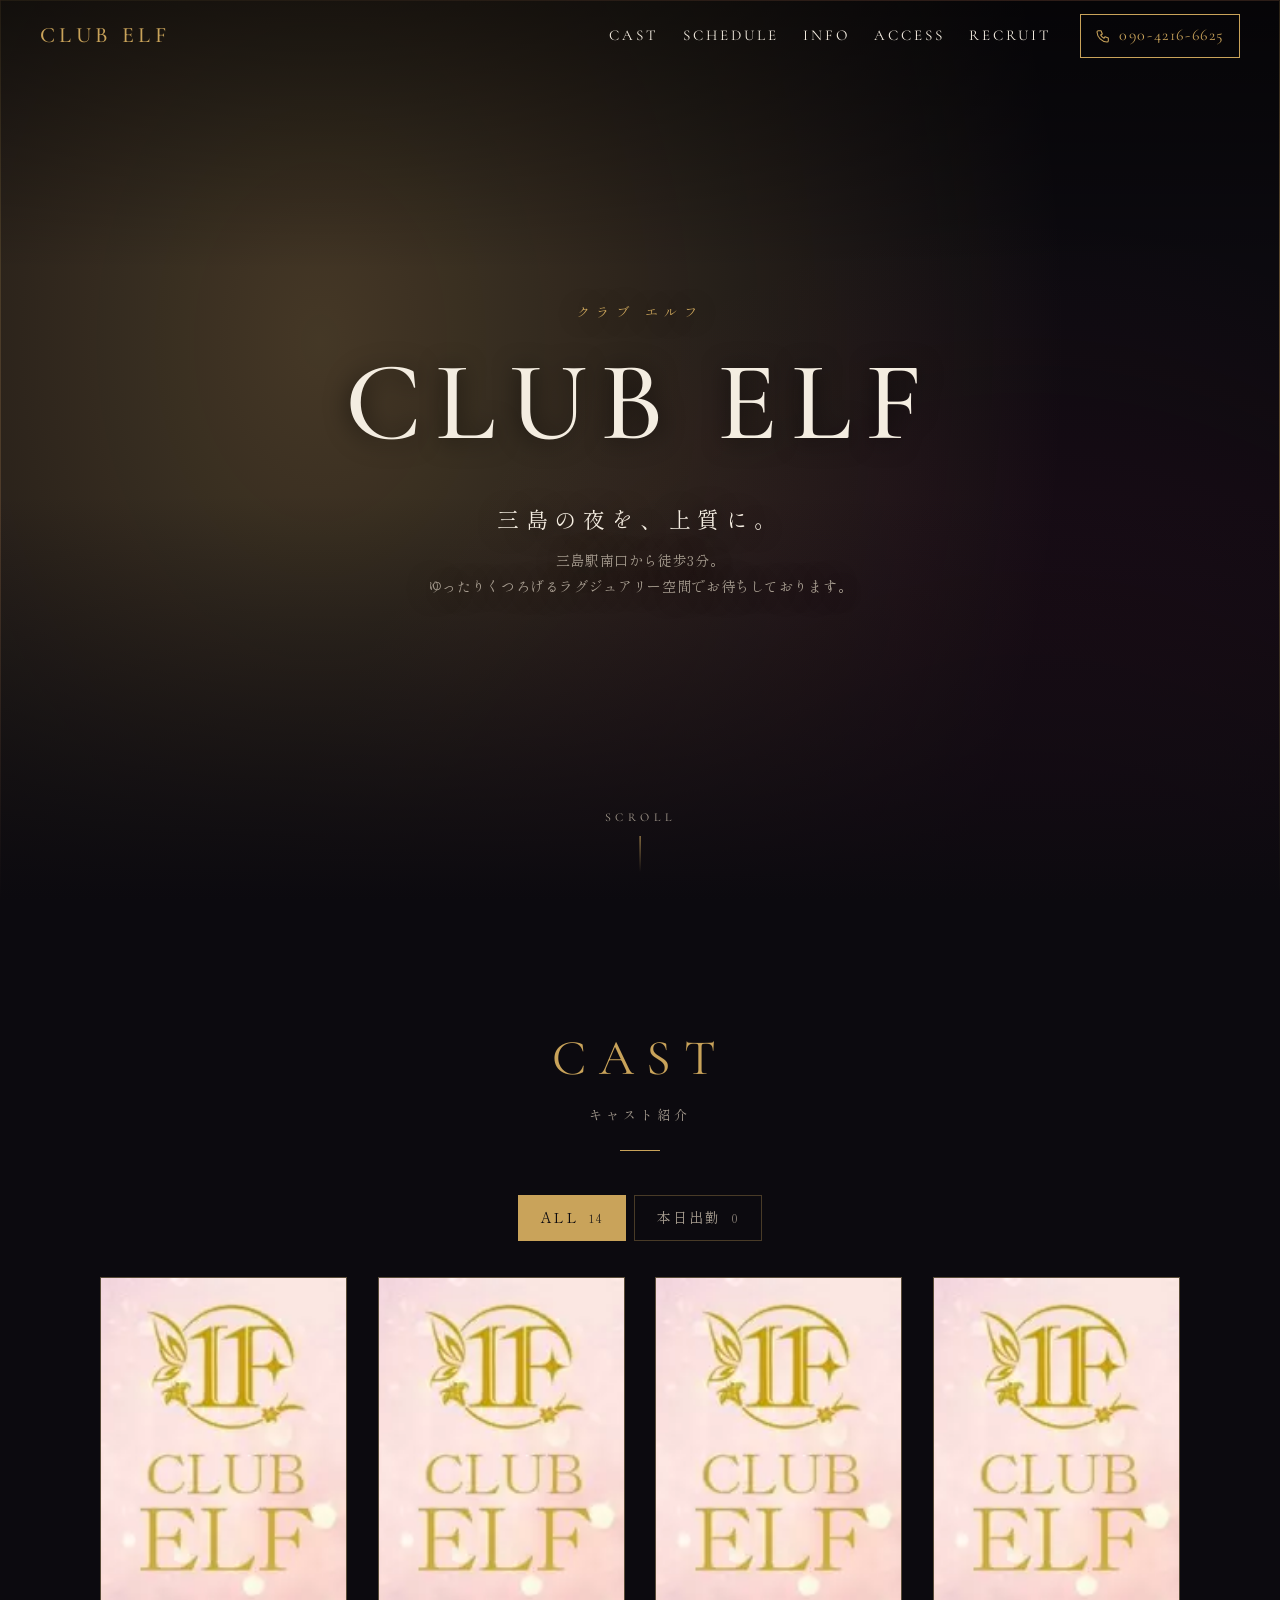
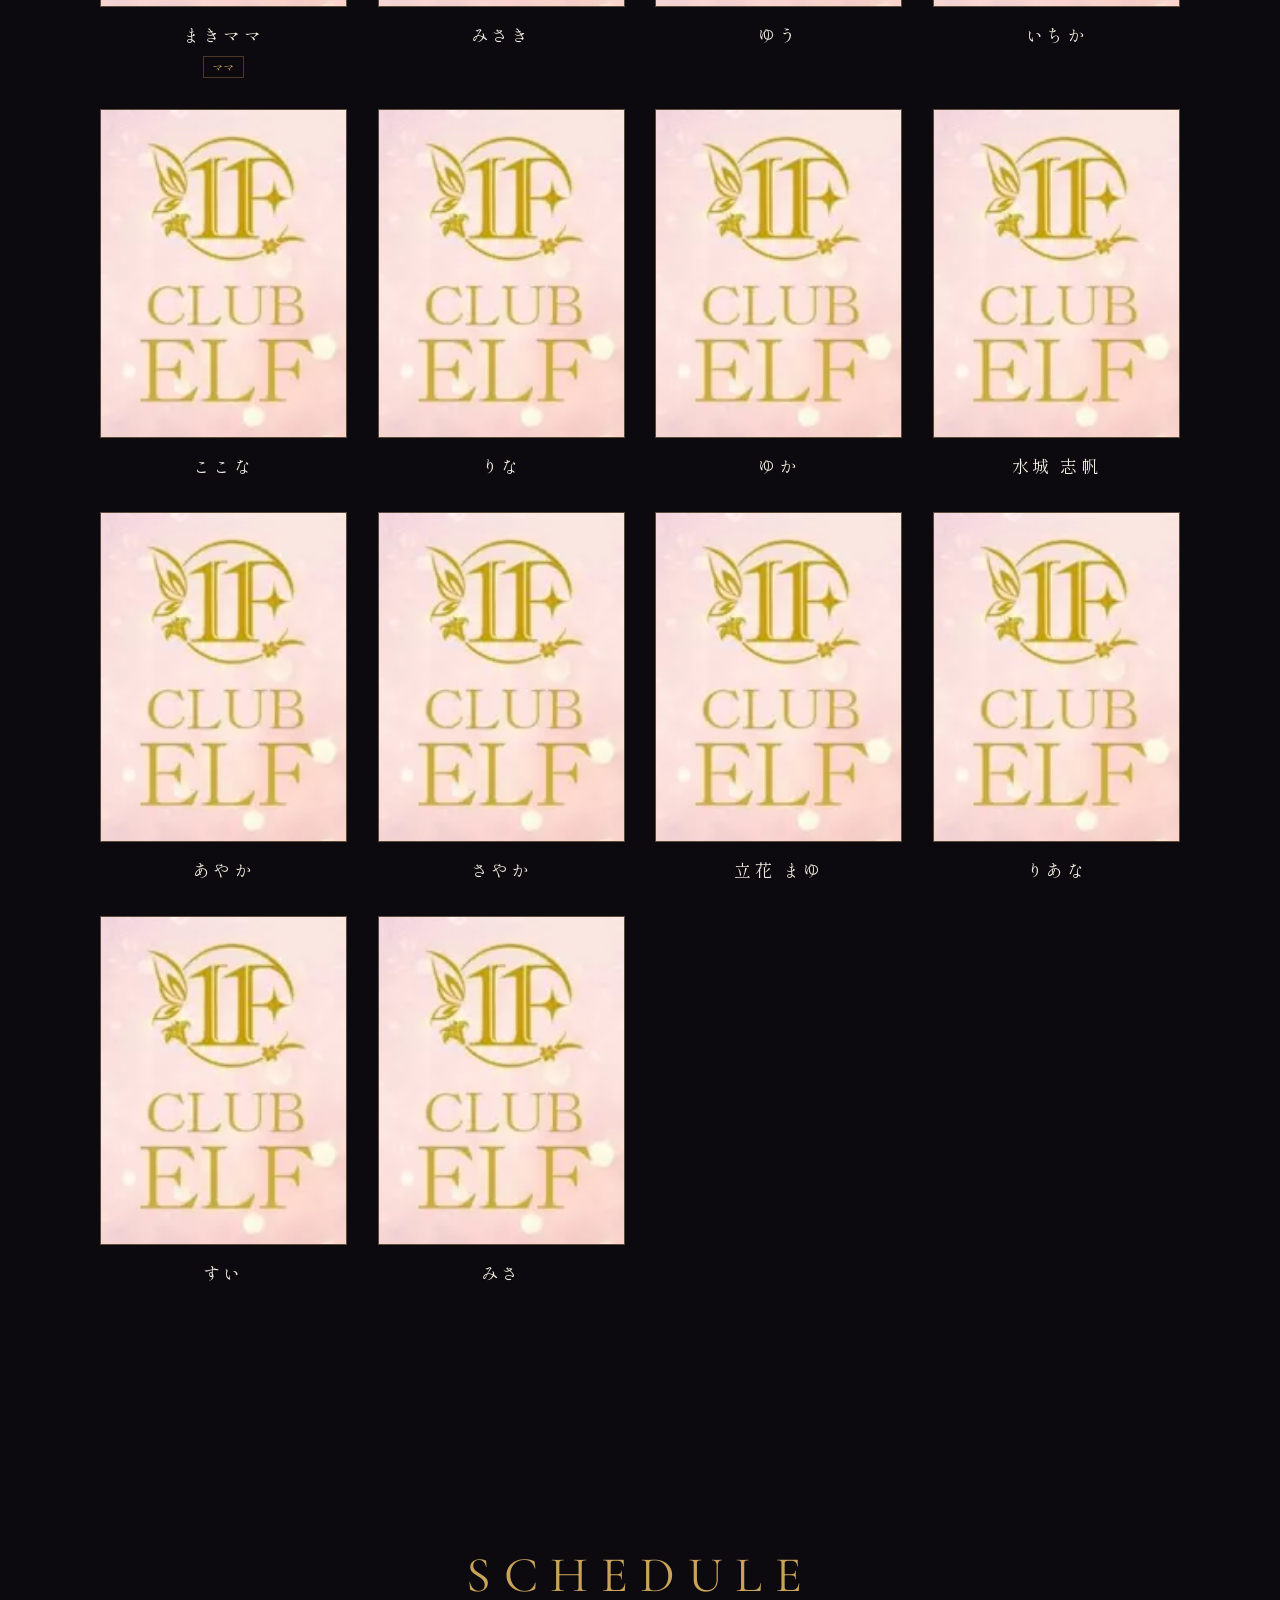
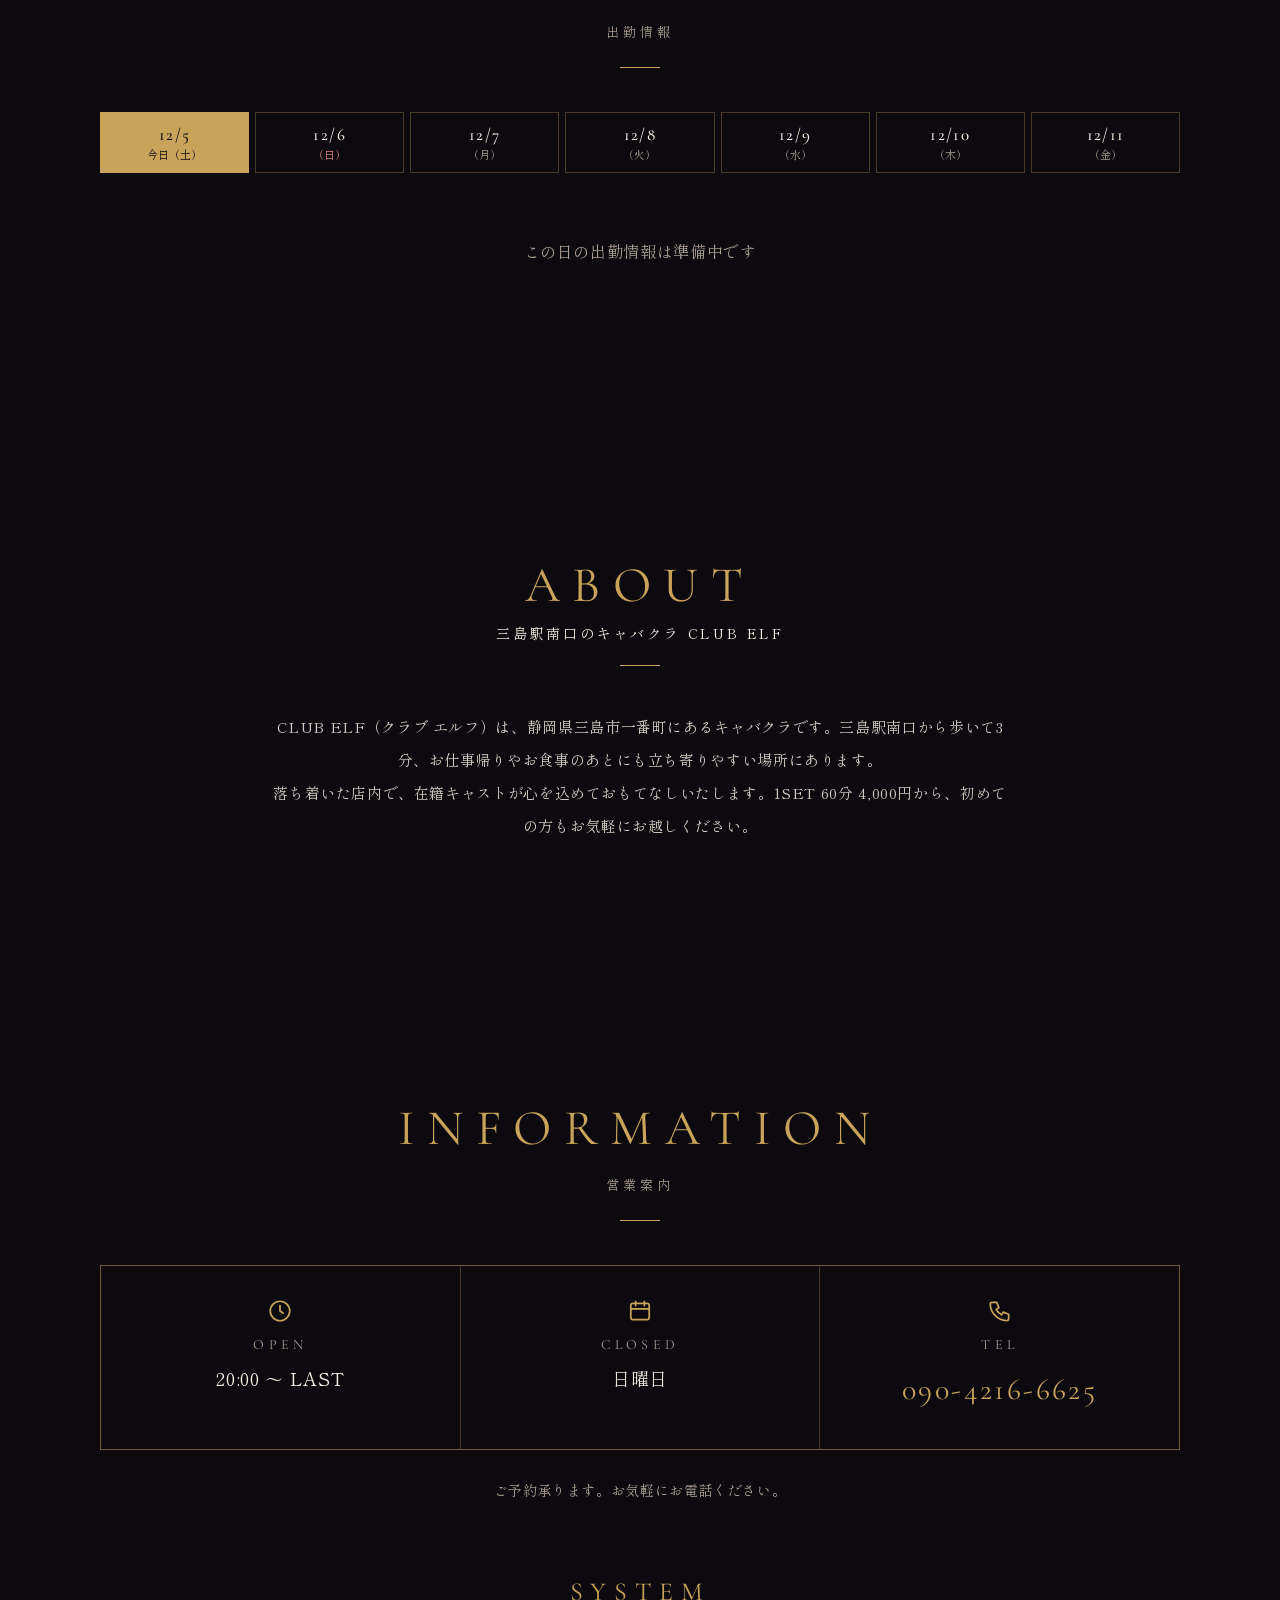
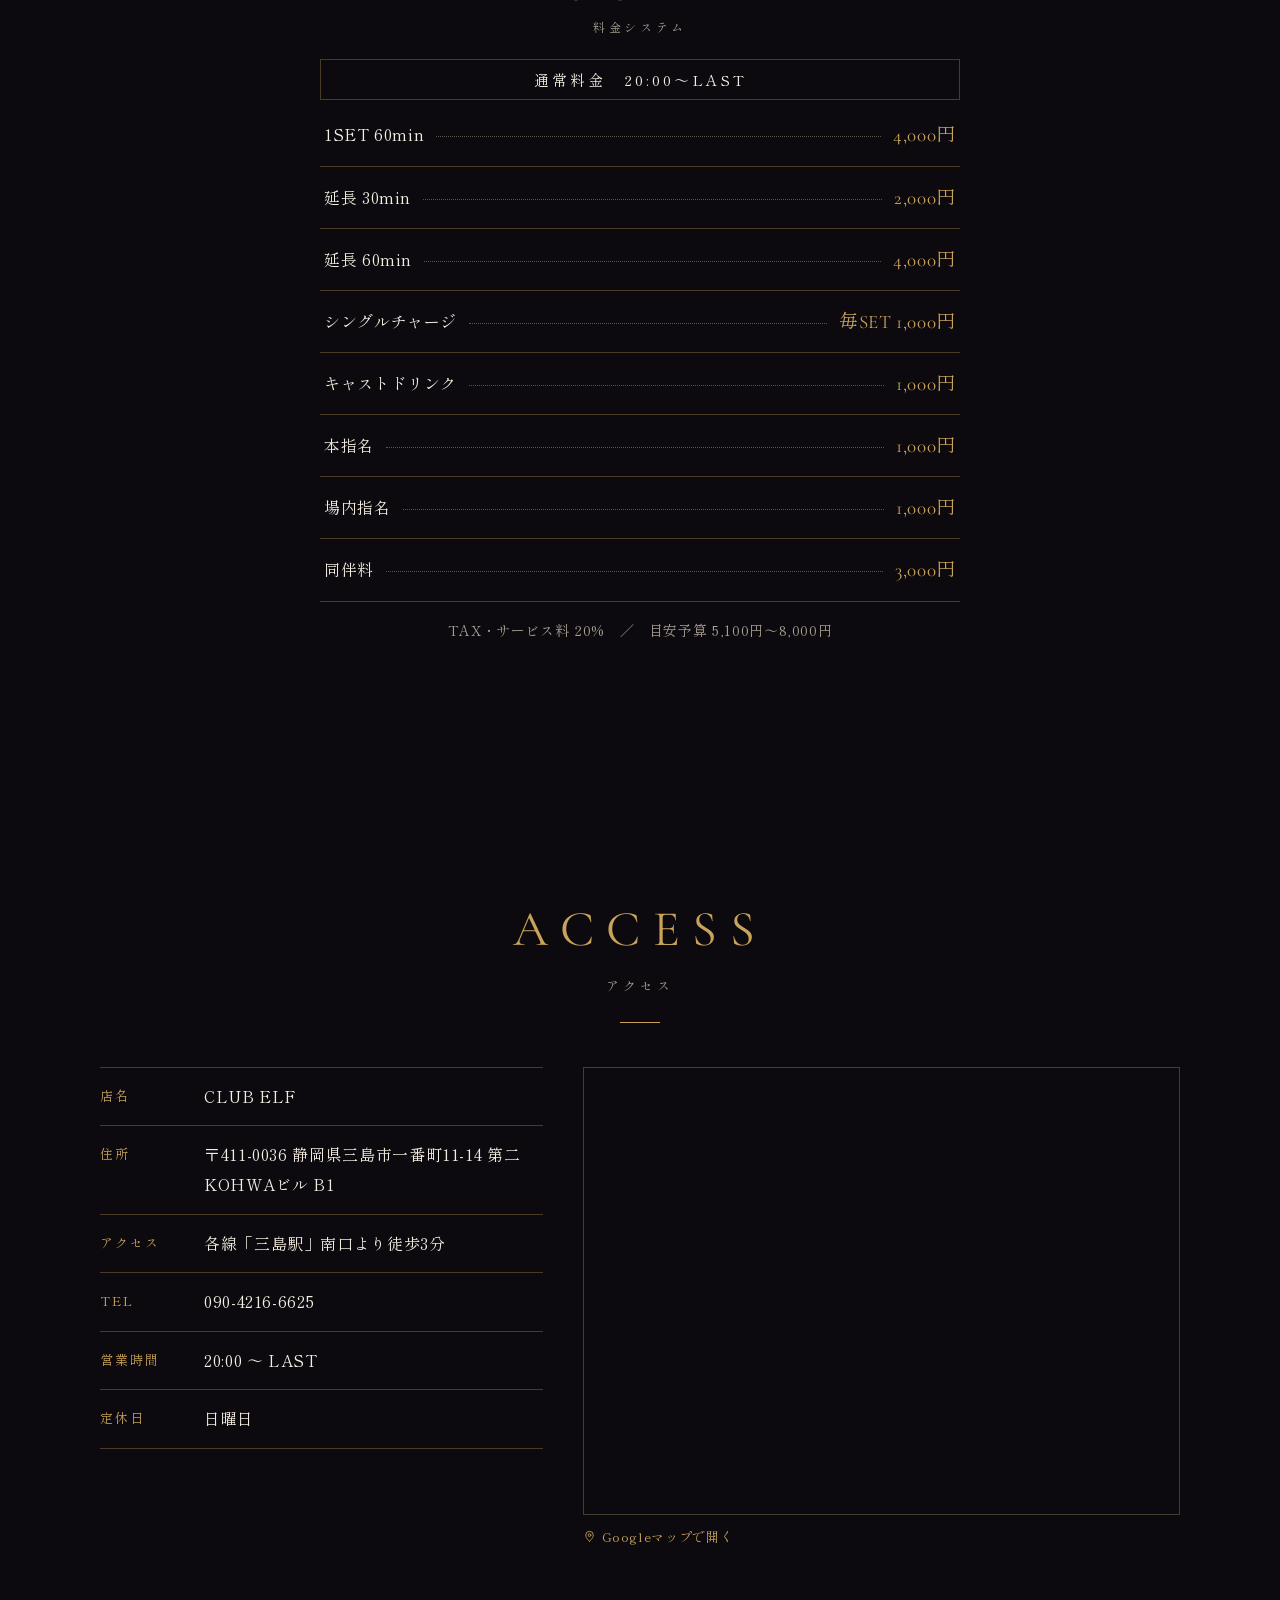
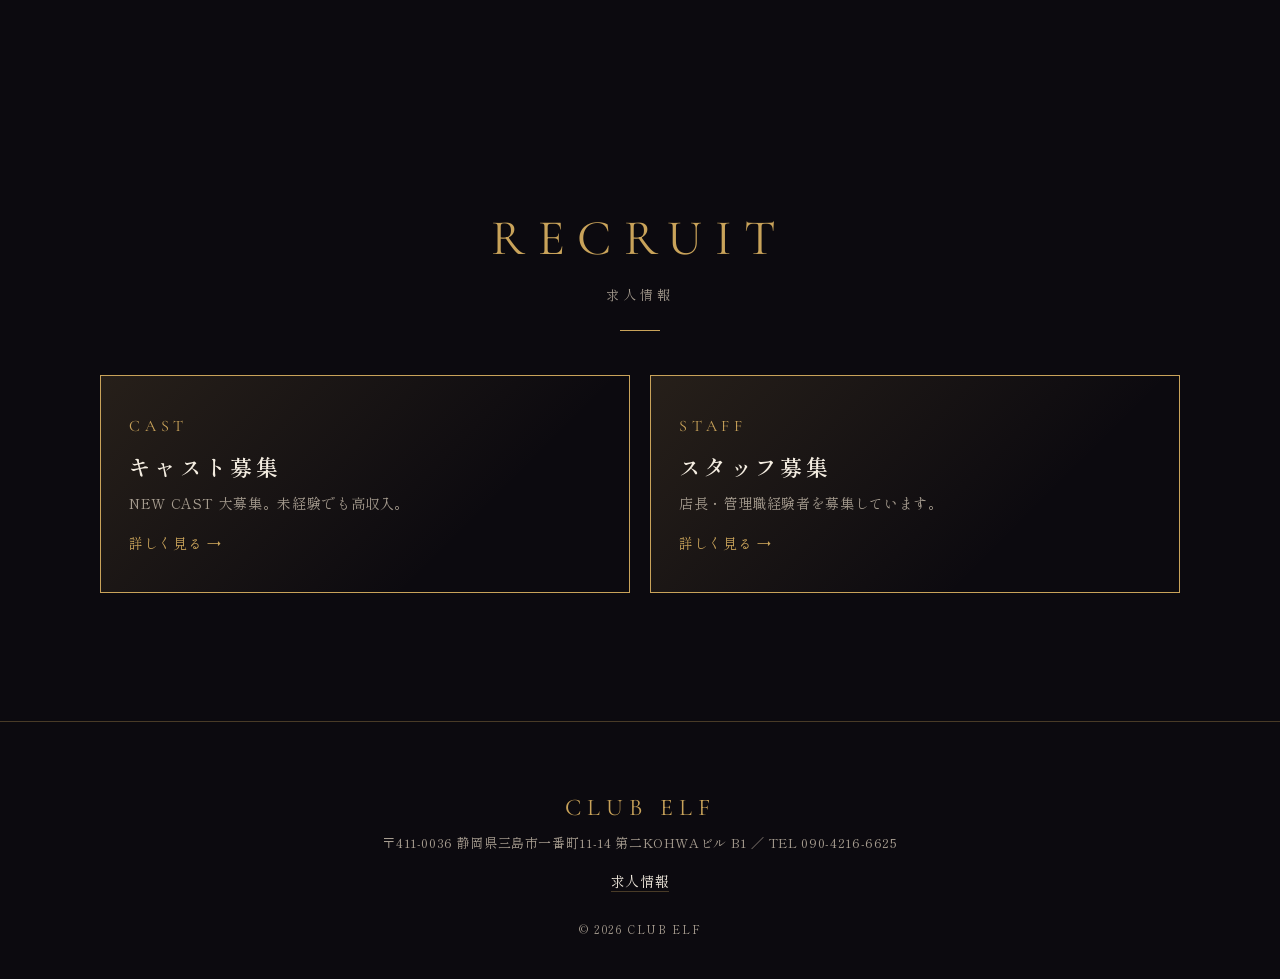
==== index.html @ b596c5b5 "Deploy static site" ====
<!doctype html>
<html lang="ja">
<head>
<meta charset="utf-8">
<meta name="viewport" content="width=device-width, initial-scale=1">
<title>CLUB ELF（クラブ エルフ）｜三島駅南口 徒歩3分のキャバクラ</title>
<meta name="description" content="静岡県三島市一番町のキャバクラ「CLUB ELF（エルフ）」公式サイト。三島駅南口から徒歩3分、20:00〜LAST営業（日曜定休）。在籍キャスト、本日の出勤情報、料金システムをご案内します。">
<meta name="keywords" content="三島 キャバクラ,三島駅 キャバクラ,三島市 一番町,静岡 キャバクラ,CLUB ELF,エルフ,三島 体入,三島 ナイトワーク 求人">
<link rel="canonical" href="https://pe1pei.github.io/club-elf-site/">
<meta property="og:type" content="website">
<meta property="og:locale" content="ja_JP">
<meta property="og:site_name" content="CLUB ELF">
<meta property="og:title" content="CLUB ELF（クラブ エルフ）｜三島駅南口 徒歩3分のキャバクラ">
<meta property="og:description" content="静岡県三島市一番町のキャバクラ「CLUB ELF（エルフ）」公式サイト。三島駅南口から徒歩3分、20:00〜LAST営業（日曜定休）。在籍キャスト、本日の出勤情報、料金システムをご案内します。">
<meta property="og:url" content="https://pe1pei.github.io/club-elf-site/">
<meta property="og:image" content="https://pe1pei.github.io/club-elf-site/no-photo.webp">
<meta name="twitter:card" content="summary">
<link rel="icon" href="no-photo.webp">
<script type="application/ld+json">{"@context":"https://schema.org","@type":"NightClub","name":"CLUB ELF","alternateName":"クラブ エルフ","description":"静岡県三島市一番町のキャバクラ「CLUB ELF（エルフ）」公式サイト。三島駅南口から徒歩3分、20:00〜LAST営業（日曜定休）。在籍キャスト、本日の出勤情報、料金システムをご案内します。","url":"https://pe1pei.github.io/club-elf-site/","image":"https://pe1pei.github.io/club-elf-site/no-photo.webp","telephone":"090-4216-6625","priceRange":"¥5,100〜¥8,000","address":{"@type":"PostalAddress","postalCode":"411-0036","addressRegion":"静岡県","addressLocality":"三島市","streetAddress":"一番町11-14 第二KOHWAビル B1","addressCountry":"JP"}}</script>
<link rel="preconnect" href="https://fonts.googleapis.com">
<link rel="preconnect" href="https://fonts.gstatic.com" crossorigin>
<link href="https://fonts.googleapis.com/css2?family=Cormorant+Garamond:wght@400;500&family=Shippori+Mincho:wght@400;600&display=swap" rel="stylesheet">
<link rel="stylesheet" href="site.css">
</head>
<body data-page="index">
<div id="app"></div>
<script src="site.js"></script>
</body>
</html>
---- site.css ----
:root {
  --accent: #c9a35a;
  --bg: #0c0a0f;
  --fg: #f4ede1;
  --muted: #a89e91;
  --card: color-mix(in srgb, var(--bg) 90%, #fff 10%);
  --line: color-mix(in srgb, var(--accent) 32%, transparent);
  --serif: "Shippori Mincho", "Hiragino Mincho ProN", "Yu Mincho", serif;
  --latin: "Cormorant Garamond", var(--serif);
  --gutter: clamp(16px, 4vw, 40px);
}
* { box-sizing: border-box; margin: 0; padding: 0; }
html { scroll-behavior: smooth; -webkit-text-size-adjust: 100%; }
body { background: var(--bg); color: var(--fg); font-family: var(--serif); line-height: 1.85; letter-spacing: .04em; overflow-x: hidden; }
img { display: block; max-width: 100%; }
a { color: inherit; text-decoration: none; }
ul { list-style: none; }
svg { width: 1em; height: 1em; flex: none; }

/* header */
.hd { position: fixed; inset: 0 0 auto; z-index: 20; display: flex; align-items: center; gap: 28px; padding: 14px var(--gutter); transition: background .3s, border-color .3s; border-bottom: 1px solid transparent; }
.hd.solid { background: color-mix(in srgb, var(--bg) 90%, transparent); backdrop-filter: blur(10px); border-color: var(--line); }
.logo { font-family: var(--latin); font-size: 22px; font-weight: 500; letter-spacing: .2em; color: var(--accent); margin-right: auto; white-space: nowrap; }
.hd nav { display: flex; gap: 24px; font-family: var(--latin); font-size: 15px; letter-spacing: .2em; }
.hd nav a { transition: color .2s; }
.hd nav a:hover { color: var(--accent); }
.hd-tel { display: flex; align-items: center; gap: 8px; border: 1px solid var(--accent); color: var(--accent); padding: 6px 14px; font-family: var(--latin); font-size: 16px; letter-spacing: .1em; }
.hd-tel svg { font-size: 16px; }
@media (max-width: 820px) {
  .hd nav { display: none; }
  .hd-tel span { display: none; }
  .hd-tel { padding: 9px; }
}

/* hero */
.hero { position: relative; height: 100svh; min-height: 540px; overflow: hidden; display: grid; place-items: center; text-align: center; }
.slides, .slide, .hero-shade { position: absolute; inset: 0; }
.slide { background: center / cover no-repeat; opacity: 0; transform: scale(1.06); transition: opacity 1.8s ease, transform 8s ease; }
.slide.on { opacity: 1; transform: scale(1); }
.slide.ph { background:
  radial-gradient(ellipse at 25% 20%, color-mix(in srgb, var(--accent) 30%, transparent), transparent 55%),
  radial-gradient(ellipse at 80% 85%, color-mix(in srgb, #8a2050 35%, transparent), transparent 60%),
  var(--bg); }
.hero-shade { background: linear-gradient(180deg, #0008, #0000 30%, #0000 55%, var(--bg)); }
.hero-text { position: relative; padding: 0 16px; text-shadow: 0 2px 24px #000a; }
.hero-kana { font-size: 13px; letter-spacing: .5em; color: var(--accent); }
.hero h1 { font-family: var(--latin); font-weight: 500; font-size: clamp(46px, 11vw, 112px); letter-spacing: .12em; line-height: 1.1; margin: .15em 0 .3em; }
.hero-catch { font-size: clamp(16px, 2.4vw, 22px); letter-spacing: .3em; }
.hero-sub { color: var(--muted); font-size: 14px; margin-top: 10px; }
.scroll-cue { position: absolute; bottom: 28px; left: 50%; translate: -50% 0; font-family: var(--latin); font-size: 12px; letter-spacing: .4em; color: var(--muted); padding-bottom: 44px; }
.scroll-cue::after { content: ""; position: absolute; left: 50%; bottom: 0; width: 1px; height: 36px; background: linear-gradient(var(--accent), transparent); animation: cue 2s infinite; }
@keyframes cue { 0% { transform: scaleY(0); transform-origin: top; } 50% { transform: scaleY(1); transform-origin: top; } 51% { transform-origin: bottom; } 100% { transform: scaleY(0); transform-origin: bottom; } }

/* sections */
.sec { padding: clamp(72px, 11vw, 128px) var(--gutter); max-width: 1160px; margin: 0 auto; }
.page-top { padding-top: 130px; min-height: 70vh; }
.sec-title { text-align: center; margin-bottom: 44px; font-weight: 400; }
.sec-title span { display: block; font-family: var(--latin); font-weight: 400; font-size: clamp(34px, 5vw, 50px); letter-spacing: .25em; color: var(--accent); line-height: 1.2; }
.sec-title small { font-size: 13px; letter-spacing: .3em; color: var(--muted); }
.sec-title::after { content: ""; display: block; width: 40px; height: 1px; background: var(--accent); margin: 18px auto 0; }
.empty { text-align: center; color: var(--muted); padding: 32px 0; }

.filter { display: flex; justify-content: center; gap: 8px; margin-bottom: 36px; flex-wrap: wrap; }
.filter button { font: inherit; font-size: 14px; background: none; color: var(--muted); border: 1px solid var(--line); padding: 9px 22px; cursor: pointer; letter-spacing: .15em; transition: .2s; }
.filter button small { font-size: 11px; opacity: .8; margin-left: 4px; }
.filter button:hover { color: var(--fg); }
.filter button.on { color: var(--bg); background: var(--accent); border-color: var(--accent); }

/* cast */
.cast-grid { display: grid; grid-template-columns: repeat(auto-fill, minmax(200px, 1fr)); gap: clamp(14px, 2.4vw, 32px); }
@media (max-width: 520px) { .cast-grid { grid-template-columns: repeat(2, 1fr); } }
/* button は中身を縦中央に寄せるので、タグの有無で高さが違うと写真位置がずれる → 上詰めにする */
.cast { all: unset; cursor: pointer; display: block; text-align: center; align-self: start; }
.ph, .modal-ph { position: relative; aspect-ratio: 3 / 4; overflow: hidden; background: var(--card); border: 1px solid var(--line); }
.ph img, .modal-ph img { width: 100%; height: 100%; object-fit: cover; transition: transform .7s ease; }
.cast:hover .ph img { transform: scale(1.05); }
.cast:focus-visible .ph { outline: 2px solid var(--accent); outline-offset: 3px; }
.initial { position: absolute; inset: 0; display: grid; place-items: center; font-size: 56px; color: color-mix(in srgb, var(--accent) 45%, transparent); }
.badge { position: absolute; top: 8px; left: 8px; background: var(--accent); color: var(--bg); font-size: 11px; padding: 2px 9px; letter-spacing: .1em; line-height: 1.7; }
.badge.static { position: static; display: inline-block; margin-bottom: 10px; }
.cast .nm { margin-top: 12px; font-size: 17px; letter-spacing: .2em; }
.cast .pf { font-size: 12px; color: var(--muted); }
.tags { display: flex; flex-wrap: wrap; justify-content: center; gap: 4px; margin-top: 6px; }
.tags.left { justify-content: flex-start; }
.tags span { font-size: 11px; border: 1px solid var(--line); color: var(--accent); padding: 0 8px; }

.modal { margin: auto; border: 1px solid var(--line); background: var(--bg); color: var(--fg); max-width: min(760px, calc(100vw - 32px)); width: 100%; padding: 0; }
.modal::backdrop { background: #000c; backdrop-filter: blur(4px); }
.modal-inner { position: relative; display: grid; grid-template-columns: 1fr 1fr; }
.modal-ph { border: 0; }
.modal-body { padding: 36px 32px; align-self: center; }
.modal-body h3 { font-size: 26px; font-weight: 400; letter-spacing: .2em; }
.modal-body .pf { color: var(--muted); font-size: 14px; }
.modal-body .comment { margin-top: 20px; padding-top: 20px; border-top: 1px solid var(--line); font-size: 15px; }
.modal-close { position: absolute; top: 8px; right: 8px; z-index: 1; width: 40px; height: 40px; border: 0; background: #0008; color: #fff; font-size: 22px; cursor: pointer; }
@media (max-width: 600px) { .modal-inner { grid-template-columns: 1fr; } .modal-ph { aspect-ratio: 4 / 5; } .modal-body { padding: 24px 20px 28px; } }

/* schedule */
.days { display: grid; grid-template-columns: repeat(7, minmax(64px, 1fr)); gap: 6px; margin-bottom: 32px; overflow-x: auto; scrollbar-width: none; }
.days button { font: inherit; background: none; border: 1px solid var(--line); color: var(--fg); padding: 10px 4px; cursor: pointer; display: grid; line-height: 1.4; transition: .2s; }
.days button b { font-family: var(--latin); font-weight: 500; font-size: 17px; letter-spacing: .08em; }
.days button small { font-size: 11px; color: var(--muted); white-space: nowrap; }
.days button.sun small { color: #e48a8a; }
.days button.sat small { color: #8ab4e4; }
.days button.on { background: var(--accent); border-color: var(--accent); color: var(--bg); }
.days button.on small { color: var(--bg); }
.sched-list { display: grid; grid-template-columns: repeat(auto-fill, minmax(120px, 1fr)); gap: 20px 12px; }
@media (max-width: 520px) { .sched-list { grid-template-columns: repeat(3, 1fr); gap: 10px; } }
.sc { all: unset; cursor: pointer; display: grid; text-align: center; gap: 2px; align-self: start; }
.sc-ph { position: relative; width: min(100%, 120px); justify-self: center; aspect-ratio: 1; border-radius: 50%; overflow: hidden; border: 1px solid var(--accent); background: var(--card); margin-bottom: 8px; }
.sc-ph img { width: 100%; height: 100%; object-fit: cover; }
.sc-ph .initial { font-size: 36px; }
.sc-nm { font-size: 15px; letter-spacing: .15em; }
.sc-tm { font-family: var(--latin); color: var(--accent); font-size: 15px; }
.sc:focus-visible .sc-ph { outline: 2px solid var(--accent); outline-offset: 3px; }
.week-title { margin-top: 22px; font-family: var(--latin); letter-spacing: .3em; color: var(--accent); font-size: 13px; }
.week { display: grid; grid-template-columns: repeat(7, 1fr); gap: 3px; margin-top: 6px; }
.week li { border: 1px solid var(--line); text-align: center; padding: 6px 0; font-size: 11px; color: var(--muted); }
.week li b { display: block; font-weight: 400; font-family: var(--latin); font-size: 13px; color: var(--fg); }
.week li b small { display: block; font-size: 10px; color: var(--muted); }
.week li.sun b small { color: #e48a8a; }
.week li.sat b small { color: #8ab4e4; }
.week li.on { border-color: var(--accent); color: var(--accent); }
.week li span { display: block; font-size: 10px; word-break: break-all; padding: 0 2px; }

/* info */
.info { display: grid; grid-template-columns: repeat(3, 1fr); gap: 1px; background: var(--line); border: 1px solid var(--line); }
@media (max-width: 640px) { .info { grid-template-columns: 1fr; } }
.info-item { background: var(--bg); padding: 32px 20px; text-align: center; }
.info-item > svg { font-size: 26px; color: var(--accent); margin: 0 auto; display: block; }
.info-item h3 { font-family: var(--latin); font-weight: 400; letter-spacing: .3em; font-size: 14px; color: var(--muted); margin: 8px 0 4px; }
.info-item p { font-size: 18px; }
.tel-big { font-family: var(--latin); font-size: 30px; color: var(--accent); letter-spacing: .08em; }
.note { text-align: center; color: var(--muted); margin-top: 28px; font-size: 14px; }

.system { max-width: 640px; margin: 64px auto 0; }
.sub-title { text-align: center; font-family: var(--latin); font-weight: 400; font-size: 26px; letter-spacing: .3em; color: var(--accent); margin-bottom: 20px; }
.sub-title small { display: block; font-family: var(--serif); font-size: 12px; letter-spacing: .3em; color: var(--muted); }
.price div { display: flex; align-items: baseline; gap: 12px; padding: 13px 4px; border-bottom: 1px solid var(--line); }
.price div::after { content: none; }
.price dt { flex: 1; display: flex; align-items: baseline; gap: 12px; }
.price dt::after { content: ""; flex: 1; border-bottom: 1px dotted color-mix(in srgb, var(--muted) 50%, transparent); translate: 0 -4px; }
.price dd { font-family: var(--latin); font-size: 19px; color: var(--accent); text-align: right; }
.system .note { margin-top: 16px; }
.plan + .plan { margin-top: 36px; }
.plan-title { text-align: center; font-size: 15px; letter-spacing: .2em; padding: 6px 0; border: 1px solid var(--line); margin-bottom: 4px; }

/* access */
.access { display: grid; grid-template-columns: 1fr 1.35fr; gap: 40px; align-items: start; }
@media (max-width: 860px) { .access { grid-template-columns: 1fr; } }
.dl { display: grid; grid-template-columns: 6.5em 1fr; border-top: 1px solid var(--line); }
.dl dt, .dl dd { padding: 14px 0; border-bottom: 1px solid var(--line); }
.dl dt { color: var(--accent); font-size: 13px; letter-spacing: .15em; padding-top: 16px; }
.map { position: relative; }
.map iframe { display: block; width: 100%; aspect-ratio: 4 / 3; border: 1px solid var(--line); filter: grayscale(.35) contrast(1.05); }
.map-link { display: inline-flex; align-items: center; gap: 6px; margin-top: 10px; font-size: 13px; color: var(--accent); }

/* branches */
.branches { display: grid; grid-template-columns: repeat(auto-fit, minmax(260px, 1fr)); gap: 20px; }
.branch { border: 1px solid var(--line); padding: 28px 24px; background: var(--card); }
.branch .area { font-family: var(--latin); color: var(--accent); letter-spacing: .3em; font-size: 13px; }
.branch h3 { font-weight: 400; font-size: 19px; letter-spacing: .12em; margin-bottom: 10px; }
.branch p:not(.area) { display: flex; gap: 8px; align-items: baseline; font-size: 14px; color: var(--muted); }
.branch p svg { color: var(--accent); translate: 0 2px; }
.branch .more { display: inline-block; margin-top: 14px; font-family: var(--latin); letter-spacing: .2em; color: var(--accent); font-size: 14px; }

/* recruit banner (top) */
.rb { display: grid; grid-template-columns: repeat(auto-fit, minmax(280px, 1fr)); gap: 20px; }
.rb-item { display: flex; flex-direction: column; gap: 4px; padding: 36px 28px; border: 1px solid var(--accent); background: linear-gradient(135deg, color-mix(in srgb, var(--accent) 14%, transparent), transparent 70%); transition: transform .3s; }
.rb-item:hover { transform: translateY(-3px); }
.rb-item span { font-family: var(--latin); color: var(--accent); letter-spacing: .3em; }
.rb-item b { font-weight: 600; font-size: 22px; letter-spacing: .15em; }
.rb-item small { color: var(--muted); font-size: 14px; }
.rb-item i { font-style: normal; margin-top: 10px; color: var(--accent); font-size: 14px; }

/* recruit page */
.job { max-width: 780px; margin: 0 auto; }
.job-catch { font-size: clamp(20px, 3vw, 28px); text-align: center; letter-spacing: .12em; line-height: 1.6; }
.job-body { text-align: center; color: var(--muted); margin-top: 16px; }
.perks { display: flex; flex-wrap: wrap; justify-content: center; gap: 8px; margin: 32px 0 40px; }
.perks li { border: 1px solid var(--accent); color: var(--accent); padding: 4px 16px; font-size: 14px; }
.job-dl { grid-template-columns: 7em 1fr; }
.apply { max-width: 780px; margin: 56px auto 0; padding: 36px 24px; text-align: center; border: 1px solid var(--line); background: var(--card); }
.apply h3 { font-weight: 400; font-size: 20px; letter-spacing: .2em; margin-bottom: 8px; }
.apply > p { color: var(--muted); font-size: 14px; }
.apply-btns { display: flex; flex-wrap: wrap; justify-content: center; gap: 12px; margin-top: 24px; }
.apply-btns a { display: inline-flex; align-items: center; justify-content: center; gap: 8px; min-width: 220px; padding: 14px 24px; font-size: 16px; letter-spacing: .08em; }
.apply-btns svg { font-size: 20px; }
.btn-line { background: #06c755; color: #fff; }
.btn-gold { background: var(--accent); color: var(--bg); font-family: var(--latin); font-size: 19px !important; }
.btn-outline { border: 1px solid var(--accent); color: var(--accent); }
@media (max-width: 520px) { .apply-btns a { width: 100%; } }

/* footer */
.ft { border-top: 1px solid var(--line); text-align: center; padding: 64px var(--gutter) 40px; }
.ft-follow { font-family: var(--latin); letter-spacing: .4em; color: var(--muted); font-size: 13px; }
.sns { display: flex; justify-content: center; flex-wrap: wrap; gap: 14px; margin: 14px 0 40px; }
.sns a { display: grid; place-items: center; gap: 4px; width: 76px; padding: 12px 0; border: 1px solid var(--line); color: var(--accent); font-size: 11px; letter-spacing: .05em; transition: .2s; }
.sns a:hover { background: var(--accent); color: var(--bg); }
.sns svg { font-size: 24px; }
.ft-name { font-family: var(--latin); font-size: 24px; letter-spacing: .25em; color: var(--accent); }
.ft-addr { color: var(--muted); font-size: 13px; }
.ft-links { margin-top: 14px; font-size: 14px; }
.ft-links a { border-bottom: 1px solid var(--line); }
.ft small { display: block; margin-top: 24px; color: var(--muted); font-size: 11px; letter-spacing: .15em; }

/* mobile call bar */
.call-bar { display: none; }
@media (max-width: 820px) {
  body { padding-bottom: 64px; }
  .call-bar { display: flex; position: fixed; inset: auto 0 0; z-index: 30; height: 60px; align-items: center; justify-content: center; gap: 10px; background: var(--accent); color: var(--bg); font-size: 16px; letter-spacing: .12em; font-weight: 600; }
  .call-bar svg { font-size: 20px; }
}

/* about */
.about { max-width: 820px; }
.about .sec-title small { display: block; margin-top: 6px; font-size: 14px; letter-spacing: .2em; color: var(--fg); }
.about-text { font-size: 15px; line-height: 2.2; color: color-mix(in srgb, var(--fg) 85%, transparent); text-align: center; }
@media (max-width: 600px) { .about-text { text-align: left; } }
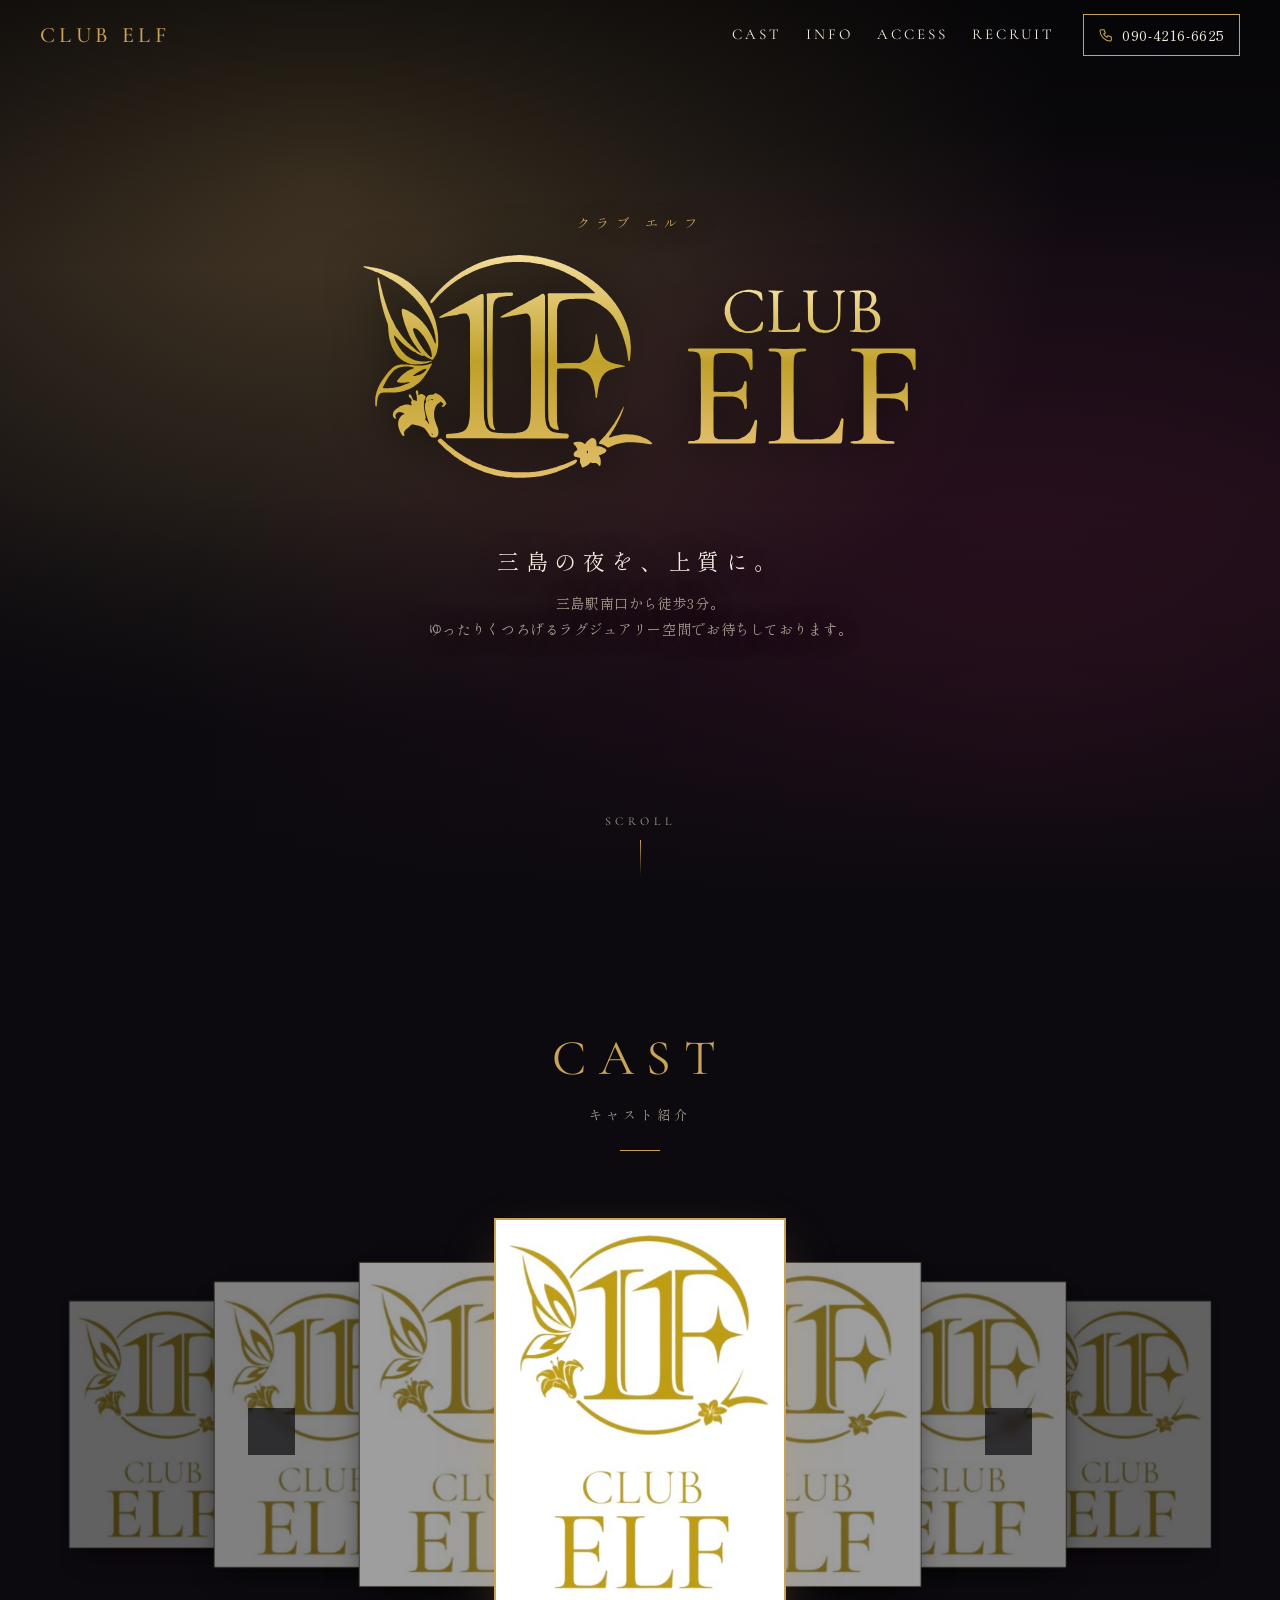
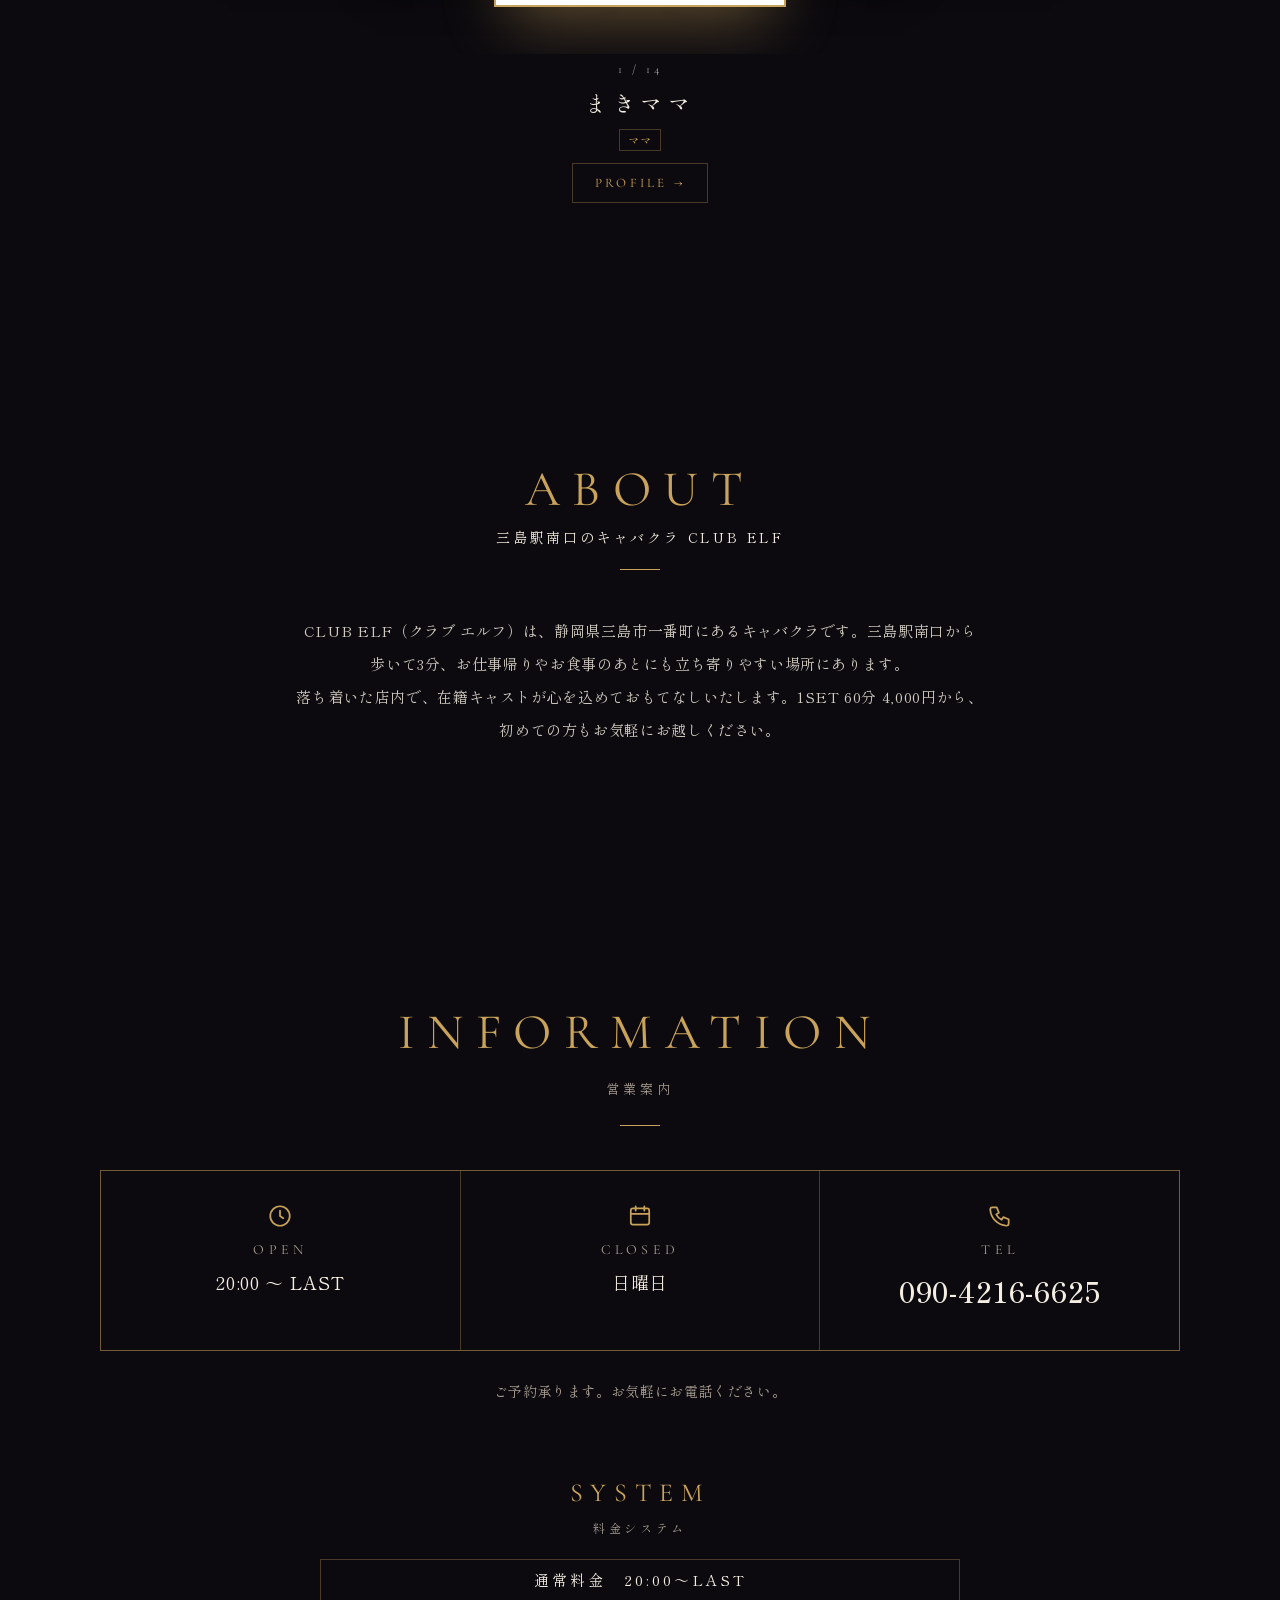
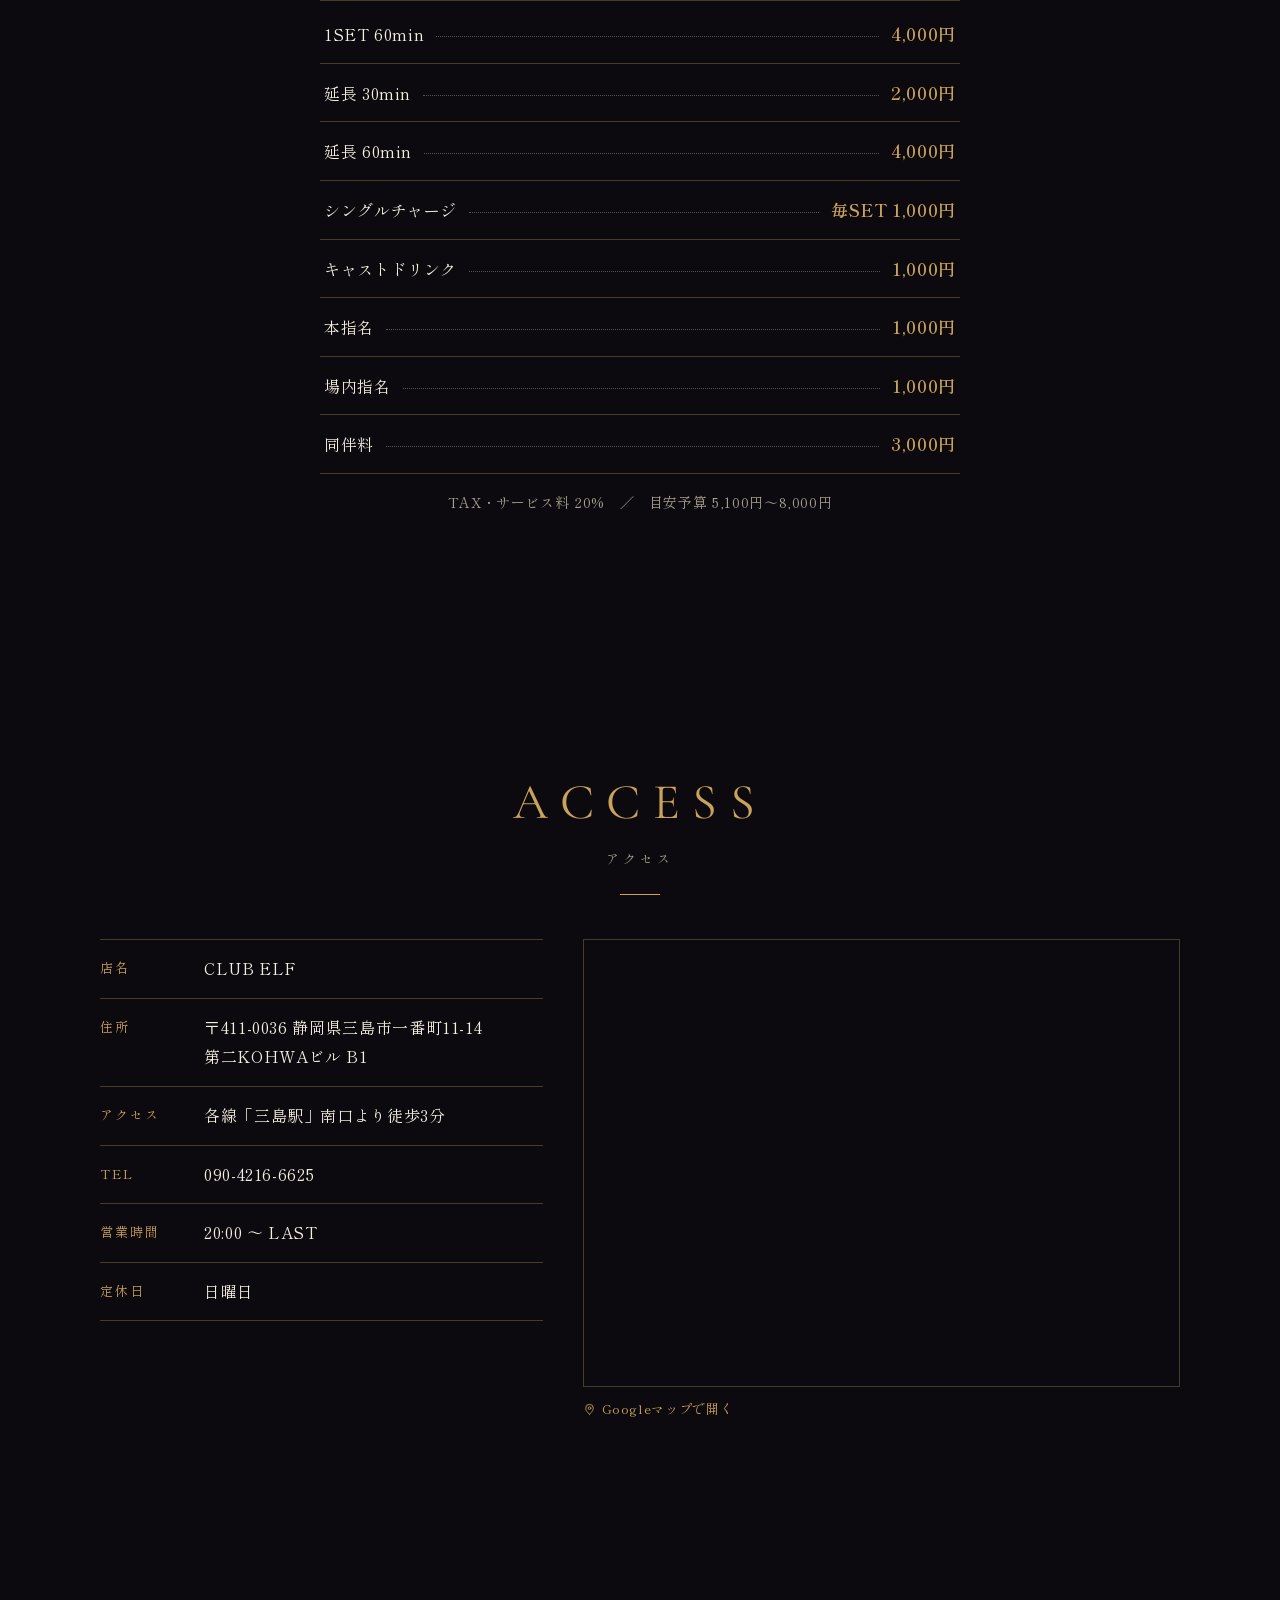
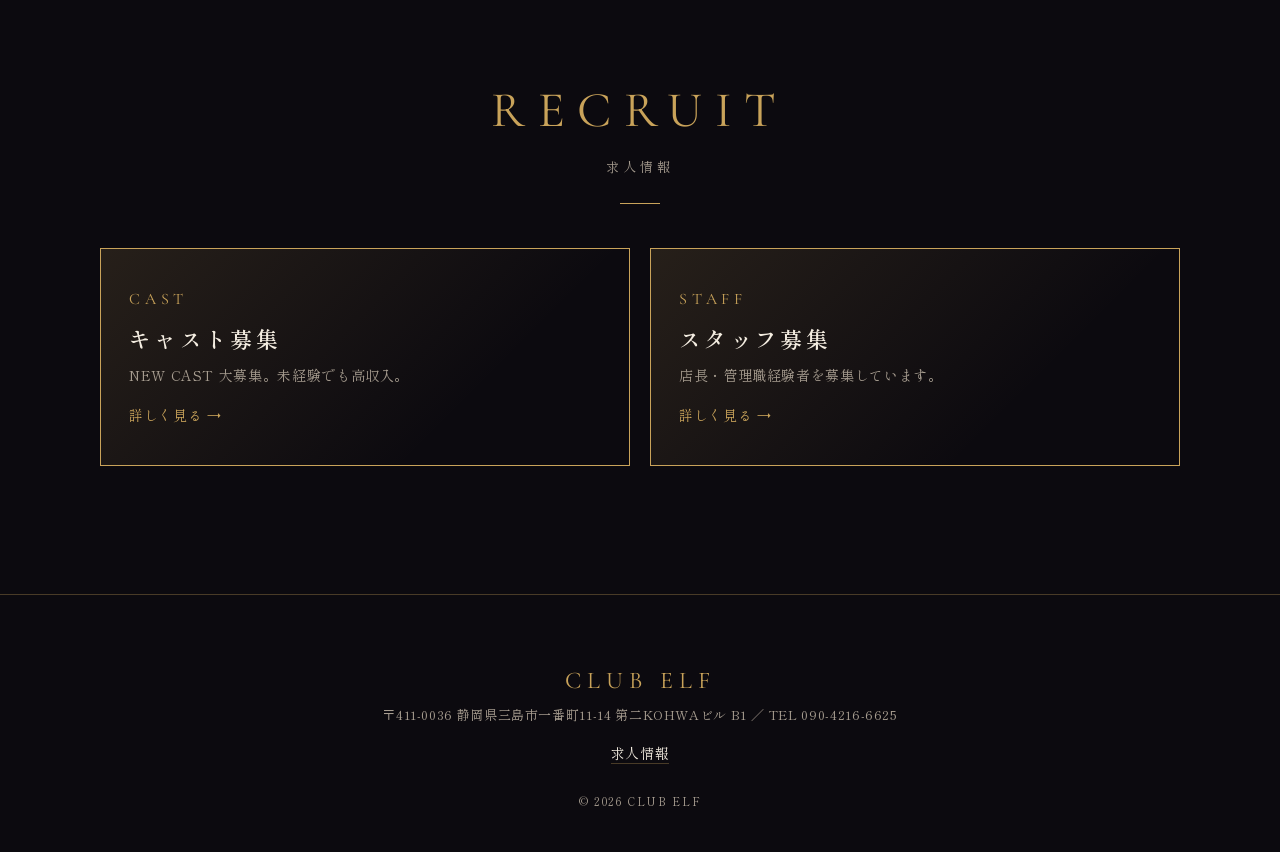
==== commit aeba250b: "Deploy static site" ====
--- a/index.html
+++ b/index.html
@@ -6,24 +6,24 @@
 <title>CLUB ELF（クラブ エルフ）｜三島駅南口 徒歩3分のキャバクラ</title>
 <meta name="description" content="静岡県三島市一番町のキャバクラ「CLUB ELF（エルフ）」公式サイト。三島駅南口から徒歩3分、20:00〜LAST営業（日曜定休）。在籍キャスト、本日の出勤情報、料金システムをご案内します。">
 <meta name="keywords" content="三島 キャバクラ,三島駅 キャバクラ,三島市 一番町,静岡 キャバクラ,CLUB ELF,エルフ,三島 体入,三島 ナイトワーク 求人">
-<link rel="canonical" href="https://pe1pei.github.io/club-elf-site/">
+<link rel="canonical" href="https://clubelf.jp/">
 <meta property="og:type" content="website">
 <meta property="og:locale" content="ja_JP">
 <meta property="og:site_name" content="CLUB ELF">
 <meta property="og:title" content="CLUB ELF（クラブ エルフ）｜三島駅南口 徒歩3分のキャバクラ">
 <meta property="og:description" content="静岡県三島市一番町のキャバクラ「CLUB ELF（エルフ）」公式サイト。三島駅南口から徒歩3分、20:00〜LAST営業（日曜定休）。在籍キャスト、本日の出勤情報、料金システムをご案内します。">
-<meta property="og:url" content="https://pe1pei.github.io/club-elf-site/">
-<meta property="og:image" content="https://pe1pei.github.io/club-elf-site/no-photo.webp">
+<meta property="og:url" content="https://clubelf.jp/">
+<meta property="og:image" content="https://clubelf.jp/no-photo.jpg">
 <meta name="twitter:card" content="summary">
-<link rel="icon" href="no-photo.webp">
-<script type="application/ld+json">{"@context":"https://schema.org","@type":"NightClub","name":"CLUB ELF","alternateName":"クラブ エルフ","description":"静岡県三島市一番町のキャバクラ「CLUB ELF（エルフ）」公式サイト。三島駅南口から徒歩3分、20:00〜LAST営業（日曜定休）。在籍キャスト、本日の出勤情報、料金システムをご案内します。","url":"https://pe1pei.github.io/club-elf-site/","image":"https://pe1pei.github.io/club-elf-site/no-photo.webp","telephone":"090-4216-6625","priceRange":"¥5,100〜¥8,000","address":{"@type":"PostalAddress","postalCode":"411-0036","addressRegion":"静岡県","addressLocality":"三島市","streetAddress":"一番町11-14 第二KOHWAビル B1","addressCountry":"JP"}}</script>
+<link rel="icon" href="no-photo.jpg">
+<script type="application/ld+json">{"@context":"https://schema.org","@type":"NightClub","name":"CLUB ELF","alternateName":"クラブ エルフ","description":"静岡県三島市一番町のキャバクラ「CLUB ELF（エルフ）」公式サイト。三島駅南口から徒歩3分、20:00〜LAST営業（日曜定休）。在籍キャスト、本日の出勤情報、料金システムをご案内します。","url":"https://clubelf.jp/","image":"https://clubelf.jp/no-photo.jpg","telephone":"090-4216-6625","priceRange":"¥5,100〜¥8,000","address":{"@type":"PostalAddress","postalCode":"411-0036","addressRegion":"静岡県","addressLocality":"三島市","streetAddress":"一番町11-14 第二KOHWAビル B1","addressCountry":"JP"}}</script>
 <link rel="preconnect" href="https://fonts.googleapis.com">
 <link rel="preconnect" href="https://fonts.gstatic.com" crossorigin>
 <link href="https://fonts.googleapis.com/css2?family=Cormorant+Garamond:wght@400;500&family=Shippori+Mincho:wght@400;600&display=swap" rel="stylesheet">
-<link rel="stylesheet" href="site.css">
+<link rel="stylesheet" href="site.css?v=mvez12xa">
 </head>
 <body data-page="index">
 <div id="app"></div>
-<script src="site.js"></script>
+<script src="site.js?v=mvez12xa"></script>
 </body>
 </html>
--- a/site.css
+++ b/site.css
@@ -7,6 +7,7 @@
   --line: color-mix(in srgb, var(--accent) 32%, transparent);
   --serif: "Shippori Mincho", "Hiragino Mincho ProN", "Yu Mincho", serif;
   --latin: "Cormorant Garamond", var(--serif);
+  --tel: var(--serif); /* 電話番号は本文と同じ明朝体（数字の高さがそろう） */
   --gutter: clamp(16px, 4vw, 40px);
 }
 * { box-sizing: border-box; margin: 0; padding: 0; }
@@ -18,14 +19,14 @@
 svg { width: 1em; height: 1em; flex: none; }
 
 /* header */
-.hd { position: fixed; inset: 0 0 auto; z-index: 20; display: flex; align-items: center; gap: 28px; padding: 14px var(--gutter); transition: background .3s, border-color .3s; border-bottom: 1px solid transparent; }
+.hd { position: fixed; inset: 0 0 auto; z-index: 500; display: flex; align-items: center; gap: 28px; padding: 14px var(--gutter); transition: background .3s, border-color .3s; border-bottom: 1px solid transparent; }
 .hd.solid { background: color-mix(in srgb, var(--bg) 90%, transparent); backdrop-filter: blur(10px); border-color: var(--line); }
 .logo { font-family: var(--latin); font-size: 22px; font-weight: 500; letter-spacing: .2em; color: var(--accent); margin-right: auto; white-space: nowrap; }
 .hd nav { display: flex; gap: 24px; font-family: var(--latin); font-size: 15px; letter-spacing: .2em; }
 .hd nav a { transition: color .2s; }
 .hd nav a:hover { color: var(--accent); }
-.hd-tel { display: flex; align-items: center; gap: 8px; border: 1px solid var(--accent); color: var(--accent); padding: 6px 14px; font-family: var(--latin); font-size: 16px; letter-spacing: .1em; }
-.hd-tel svg { font-size: 16px; }
+.hd-tel { display: flex; align-items: center; gap: 8px; border: 1px solid var(--accent); color: var(--fg); padding: 6px 14px; font-family: var(--tel); font-size: 15px; letter-spacing: .04em; font-variant-numeric: lining-nums tabular-nums; }
+.hd-tel svg { font-size: 16px; color: var(--accent); }
 @media (max-width: 820px) {
   .hd nav { display: none; }
   .hd-tel span { display: none; }
@@ -33,21 +34,22 @@
 }
 
 /* hero */
-.hero { position: relative; height: 100svh; min-height: 540px; overflow: hidden; display: grid; place-items: center; text-align: center; }
+.hero { position: relative; min-height: max(100svh, 540px); overflow: hidden; display: flex; flex-direction: column; align-items: center; text-align: center; padding-top: 72px; }
 .slides, .slide, .hero-shade { position: absolute; inset: 0; }
 .slide { background: center / cover no-repeat; opacity: 0; transform: scale(1.06); transition: opacity 1.8s ease, transform 8s ease; }
 .slide.on { opacity: 1; transform: scale(1); }
-.slide.ph { background:
+.slide-ph { background:
   radial-gradient(ellipse at 25% 20%, color-mix(in srgb, var(--accent) 30%, transparent), transparent 55%),
   radial-gradient(ellipse at 80% 85%, color-mix(in srgb, #8a2050 35%, transparent), transparent 60%),
   var(--bg); }
 .hero-shade { background: linear-gradient(180deg, #0008, #0000 30%, #0000 55%, var(--bg)); }
-.hero-text { position: relative; padding: 0 16px; text-shadow: 0 2px 24px #000a; }
+.hero-text { position: relative; padding: 0 16px; margin: auto 0; text-shadow: 0 2px 24px #000a; }
 .hero-kana { font-size: 13px; letter-spacing: .5em; color: var(--accent); }
 .hero h1 { font-family: var(--latin); font-weight: 500; font-size: clamp(46px, 11vw, 112px); letter-spacing: .12em; line-height: 1.1; margin: .15em 0 .3em; }
 .hero-catch { font-size: clamp(16px, 2.4vw, 22px); letter-spacing: .3em; }
 .hero-sub { color: var(--muted); font-size: 14px; margin-top: 10px; }
-.scroll-cue { position: absolute; bottom: 28px; left: 50%; translate: -50% 0; font-family: var(--latin); font-size: 12px; letter-spacing: .4em; color: var(--muted); padding-bottom: 44px; }
+/* SCROLL の飾りは文章の下に並べる（画面下に固定すると、低い画面で文章と重なっていた） */
+.scroll-cue { position: relative; flex: none; margin: 28px 0 24px; font-family: var(--latin); font-size: 12px; letter-spacing: .4em; color: var(--muted); padding-bottom: 44px; }
 .scroll-cue::after { content: ""; position: absolute; left: 50%; bottom: 0; width: 1px; height: 36px; background: linear-gradient(var(--accent), transparent); animation: cue 2s infinite; }
 @keyframes cue { 0% { transform: scaleY(0); transform-origin: top; } 50% { transform: scaleY(1); transform-origin: top; } 51% { transform-origin: bottom; } 100% { transform: scaleY(0); transform-origin: bottom; } }
 
@@ -70,7 +72,8 @@
 .cast-grid { display: grid; grid-template-columns: repeat(auto-fill, minmax(200px, 1fr)); gap: clamp(14px, 2.4vw, 32px); }
 @media (max-width: 520px) { .cast-grid { grid-template-columns: repeat(2, 1fr); } }
 /* button は中身を縦中央に寄せるので、タグの有無で高さが違うと写真位置がずれる → 上詰めにする */
-.cast { all: unset; cursor: pointer; display: block; text-align: center; align-self: start; }
+.cast-card { text-align: center; align-self: start; min-width: 0; }
+.cast { all: unset; cursor: pointer; display: block; width: 100%; text-align: center; }
 .ph, .modal-ph { position: relative; aspect-ratio: 3 / 4; overflow: hidden; background: var(--card); border: 1px solid var(--line); }
 .ph img, .modal-ph img { width: 100%; height: 100%; object-fit: cover; transition: transform .7s ease; }
 .cast:hover .ph img { transform: scale(1.05); }
@@ -79,7 +82,7 @@
 .badge { position: absolute; top: 8px; left: 8px; background: var(--accent); color: var(--bg); font-size: 11px; padding: 2px 9px; letter-spacing: .1em; line-height: 1.7; }
 .badge.static { position: static; display: inline-block; margin-bottom: 10px; }
 .cast .nm { margin-top: 12px; font-size: 17px; letter-spacing: .2em; }
-.cast .pf { font-size: 12px; color: var(--muted); }
+.cast-card .pf { font-size: 12px; color: var(--muted); }
 .tags { display: flex; flex-wrap: wrap; justify-content: center; gap: 4px; margin-top: 6px; }
 .tags.left { justify-content: flex-start; }
 .tags span { font-size: 11px; border: 1px solid var(--line); color: var(--accent); padding: 0 8px; }
@@ -130,17 +133,18 @@
 .info-item > svg { font-size: 26px; color: var(--accent); margin: 0 auto; display: block; }
 .info-item h3 { font-family: var(--latin); font-weight: 400; letter-spacing: .3em; font-size: 14px; color: var(--muted); margin: 8px 0 4px; }
 .info-item p { font-size: 18px; }
-.tel-big { font-family: var(--latin); font-size: 30px; color: var(--accent); letter-spacing: .08em; }
+.tel-big { font-family: var(--tel); font-size: 28px; font-weight: 600; color: var(--fg); letter-spacing: .03em; font-variant-numeric: lining-nums tabular-nums; }
 .note { text-align: center; color: var(--muted); margin-top: 28px; font-size: 14px; }
 
 .system { max-width: 640px; margin: 64px auto 0; }
 .sub-title { text-align: center; font-family: var(--latin); font-weight: 400; font-size: 26px; letter-spacing: .3em; color: var(--accent); margin-bottom: 20px; }
 .sub-title small { display: block; font-family: var(--serif); font-size: 12px; letter-spacing: .3em; color: var(--muted); }
-.price div { display: flex; align-items: baseline; gap: 12px; padding: 13px 4px; border-bottom: 1px solid var(--line); }
+.price div { display: flex; flex-wrap: wrap; align-items: baseline; gap: 4px 12px; padding: 13px 4px; border-bottom: 1px solid var(--line); }
 .price div::after { content: none; }
-.price dt { flex: 1; display: flex; align-items: baseline; gap: 12px; }
+.price dt { flex: 1 1 auto; display: flex; align-items: baseline; gap: 12px; white-space: nowrap; } /* 項目名は途中で折らない。入りきらなければ金額が次の行へ */
+.price dd { margin-left: auto; }
 .price dt::after { content: ""; flex: 1; border-bottom: 1px dotted color-mix(in srgb, var(--muted) 50%, transparent); translate: 0 -4px; }
-.price dd { font-family: var(--latin); font-size: 19px; color: var(--accent); text-align: right; }
+.price dd { font-family: var(--tel); font-size: 17px; font-weight: 600; color: var(--accent); text-align: right; font-variant-numeric: lining-nums tabular-nums; white-space: nowrap; } /* 金額は本文と同じ明朝体・等幅数字で桁をそろえる */
 .system .note { margin-top: 16px; }
 .plan + .plan { margin-top: 36px; }
 .plan-title { text-align: center; font-size: 15px; letter-spacing: .2em; padding: 6px 0; border: 1px solid var(--line); margin-bottom: 4px; }
@@ -187,7 +191,7 @@
 .apply-btns a { display: inline-flex; align-items: center; justify-content: center; gap: 8px; min-width: 220px; padding: 14px 24px; font-size: 16px; letter-spacing: .08em; }
 .apply-btns svg { font-size: 20px; }
 .btn-line { background: #06c755; color: #fff; }
-.btn-gold { background: var(--accent); color: var(--bg); font-family: var(--latin); font-size: 19px !important; }
+.btn-gold { background: var(--accent); color: var(--bg); font-family: var(--tel); font-size: 18px !important; font-weight: 600; letter-spacing: .03em; font-variant-numeric: lining-nums tabular-nums; }
 .btn-outline { border: 1px solid var(--accent); color: var(--accent); }
 @media (max-width: 520px) { .apply-btns a { width: 100%; } }
 
@@ -208,7 +212,8 @@
 .call-bar { display: none; }
 @media (max-width: 820px) {
   body { padding-bottom: 64px; }
-  .call-bar { display: flex; position: fixed; inset: auto 0 0; z-index: 30; height: 60px; align-items: center; justify-content: center; gap: 10px; background: var(--accent); color: var(--bg); font-size: 16px; letter-spacing: .12em; font-weight: 600; }
+  .scroll-cue { display: none; } /* 画面下の電話バーに隠れて線だけはみ出すため、スマホでは出さない */
+  .call-bar { display: flex; position: fixed; inset: auto 0 0; z-index: 500; height: 60px; align-items: center; justify-content: center; gap: 10px; background: var(--accent); color: var(--bg); font-size: 16px; letter-spacing: .12em; font-weight: 600; }
   .call-bar svg { font-size: 20px; }
 }
 
@@ -217,3 +222,74 @@
 .about .sec-title small { display: block; margin-top: 6px; font-size: 14px; letter-spacing: .2em; color: var(--fg); }
 .about-text { font-size: 15px; line-height: 2.2; color: color-mix(in srgb, var(--fg) 85%, transparent); text-align: center; }
 @media (max-width: 600px) { .about-text { text-align: left; } }
+
+/* ---------- キャストの見せ方：カルーセル系（coverflow / tilt / fan） ---------- */
+.cf { --cfw: clamp(170px, 50vw, 290px); position: relative; overflow: hidden; margin: 0 calc(-1 * var(--gutter)); padding: 8px 0; outline: none; }
+.cf:focus-visible { outline: 1px solid var(--line); }
+.cf-stage { position: relative; height: calc(var(--cfw) * 4 / 3 + 56px); perspective: 1400px; touch-action: pan-y; user-select: none; -webkit-user-select: none; }
+.cf-item { all: unset; position: absolute; left: 50%; top: 28px; width: var(--cfw); cursor: pointer;
+  transition: transform .85s cubic-bezier(.16, 1, .3, 1), filter .85s ease, opacity .6s ease; will-change: transform; }
+/* 指で動かしている間は即座に追従（アニメーションなし） */
+.cf-dragging .cf-item { transition: none; }
+.cf-dragging .cf-stage { cursor: grabbing; }
+.cf-stage { cursor: grab; }
+.cf-item .ph { border-color: var(--line); box-shadow: 0 18px 40px -18px #000; }
+.cf-item .ph { transition: box-shadow 1s ease, border-color 1s ease; }
+.cf-item.on .ph { border-color: var(--accent); box-shadow: 0 26px 60px -14px color-mix(in srgb, var(--accent) 45%, transparent), 0 0 0 1px var(--accent);
+  animation: cf-rise 1s cubic-bezier(.22, .9, .3, 1) both; }
+/* 真ん中に来た写真が、少し下から浮き上がりつつ、ぼかしが取れて光が灯る */
+@keyframes cf-rise {
+  0%   { transform: translateY(16px) scale(.95); filter: blur(2px) brightness(.8); }
+  55%  { filter: blur(0) brightness(1.1); }
+  100% { transform: none; filter: none; }
+}
+.cf-item.on .ph::after { content: ""; position: absolute; inset: 0; pointer-events: none;
+  background: linear-gradient(115deg, transparent 30%, rgba(255, 240, 210, .28) 50%, transparent 70%);
+  transform: translateX(-120%); animation: cf-shine 1.4s .25s ease-out both; }
+@keyframes cf-shine { to { transform: translateX(120%); } }
+/* 名前・プロフィールも順番にふわっと */
+.cf-caption.swap > * { animation: cf-fade .7s cubic-bezier(.22, .9, .3, 1) both; }
+.cf-caption.swap > :nth-child(2) { animation-delay: .08s; }
+.cf-caption.swap > :nth-child(3) { animation-delay: .16s; }
+.cf-caption.swap > :nth-child(4) { animation-delay: .24s; }
+.cf-caption.swap > :nth-child(5) { animation-delay: .32s; }
+@keyframes cf-fade { from { opacity: 0; transform: translateY(10px); } to { opacity: 1; transform: none; } }
+.cf-item img { -webkit-user-drag: none; pointer-events: none; }
+.cf-fan .cf-item { transform-origin: 50% 130%; }
+.cf-fan .cf-stage { height: calc(var(--cfw) * 4 / 3 + 150px); } /* 傾いた外側の写真の下端が切れないように */
+.cf-nav { position: absolute; top: calc(var(--cfw) * 2 / 3 + 20px); z-index: 200; width: 46px; height: 46px; border-radius: 50%;
+  border: 1px solid var(--accent); background: color-mix(in srgb, var(--bg) 70%, transparent); color: var(--accent);
+  font-size: 26px; line-height: 1; cursor: pointer; backdrop-filter: blur(6px); transition: background .2s, color .2s; }
+.cf-nav:hover { background: var(--accent); color: var(--bg); }
+.cf-nav.prev { left: max(12px, calc(50% - var(--cfw) * 1.35)); }
+.cf-nav.next { right: max(12px, calc(50% - var(--cfw) * 1.35)); }
+.cf-caption { text-align: center; min-height: 120px; margin-top: 4px; }
+.cf-count { font-family: var(--latin); color: var(--muted); letter-spacing: .3em; font-size: 12px; }
+.cf-caption .nm { font-size: 22px; letter-spacing: .25em; margin-top: 2px; }
+.cf-caption .pf { color: var(--muted); font-size: 13px; }
+.cf-more { margin-top: 12px; font: inherit; font-family: var(--latin); letter-spacing: .25em; font-size: 13px; background: none; color: var(--accent);
+  border: 1px solid var(--line); padding: 7px 22px; cursor: pointer; transition: .2s; }
+.cf-more:hover { background: var(--accent); color: var(--bg); }
+@media (prefers-reduced-motion: reduce) { .cf-item { transition: none; } .cf-item.on .ph, .cf-item.on .ph::after, .cf-caption.swap > * { animation: none; } }
+
+/* ---------- 横スクロール ---------- */
+.cast-strip { display: flex; gap: 16px; overflow-x: auto; scroll-snap-type: x mandatory; padding: 4px var(--gutter) 18px;
+  margin: 0 calc(-1 * var(--gutter)); scrollbar-width: thin; scrollbar-color: var(--line) transparent; }
+.cast-strip .cast-card { flex: 0 0 clamp(200px, 62vw, 280px); scroll-snap-align: center; }
+
+/* トップのロゴ画像（店名の代わり） */
+.hero-logo { margin: .25em 0 .4em; line-height: 0; }
+.hero-logo img { display: inline-block; width: min(560px, 82vw); height: auto; filter: drop-shadow(0 4px 24px #000c); }
+
+/* 日本語の折り返し：site.js が単語の区切りに <wbr> を入れるので、単語の途中では改行しない */
+body { word-break: keep-all; overflow-wrap: anywhere; line-break: strict; }
+p, dd, small { text-wrap: pretty; }
+.hero-catch, .job-catch, .sec-title small { text-wrap: balance; }
+
+/* キャストの SNS アイコン（名前の下）。指で押しやすい 40px 角 */
+.cast-sns { display: flex; justify-content: center; flex-wrap: wrap; gap: 8px; margin: 8px 0 4px; }
+.cast-sns a { display: grid; place-items: center; width: 40px; height: 40px; border-radius: 50%; border: 1px solid var(--line); color: var(--accent); transition: background .2s, color .2s, transform .2s; }
+.cast-sns a:hover, .cast-sns a:focus-visible { background: var(--accent); color: var(--bg); transform: translateY(-2px); }
+.cast-sns svg { width: 19px; height: 19px; }
+.modal-body .cast-sns { justify-content: flex-start; margin: 10px 0 6px; }
+@media (max-width: 520px) { .cast-grid .cast-sns { gap: 6px; } .cast-grid .cast-sns a { width: 36px; height: 36px; } }
